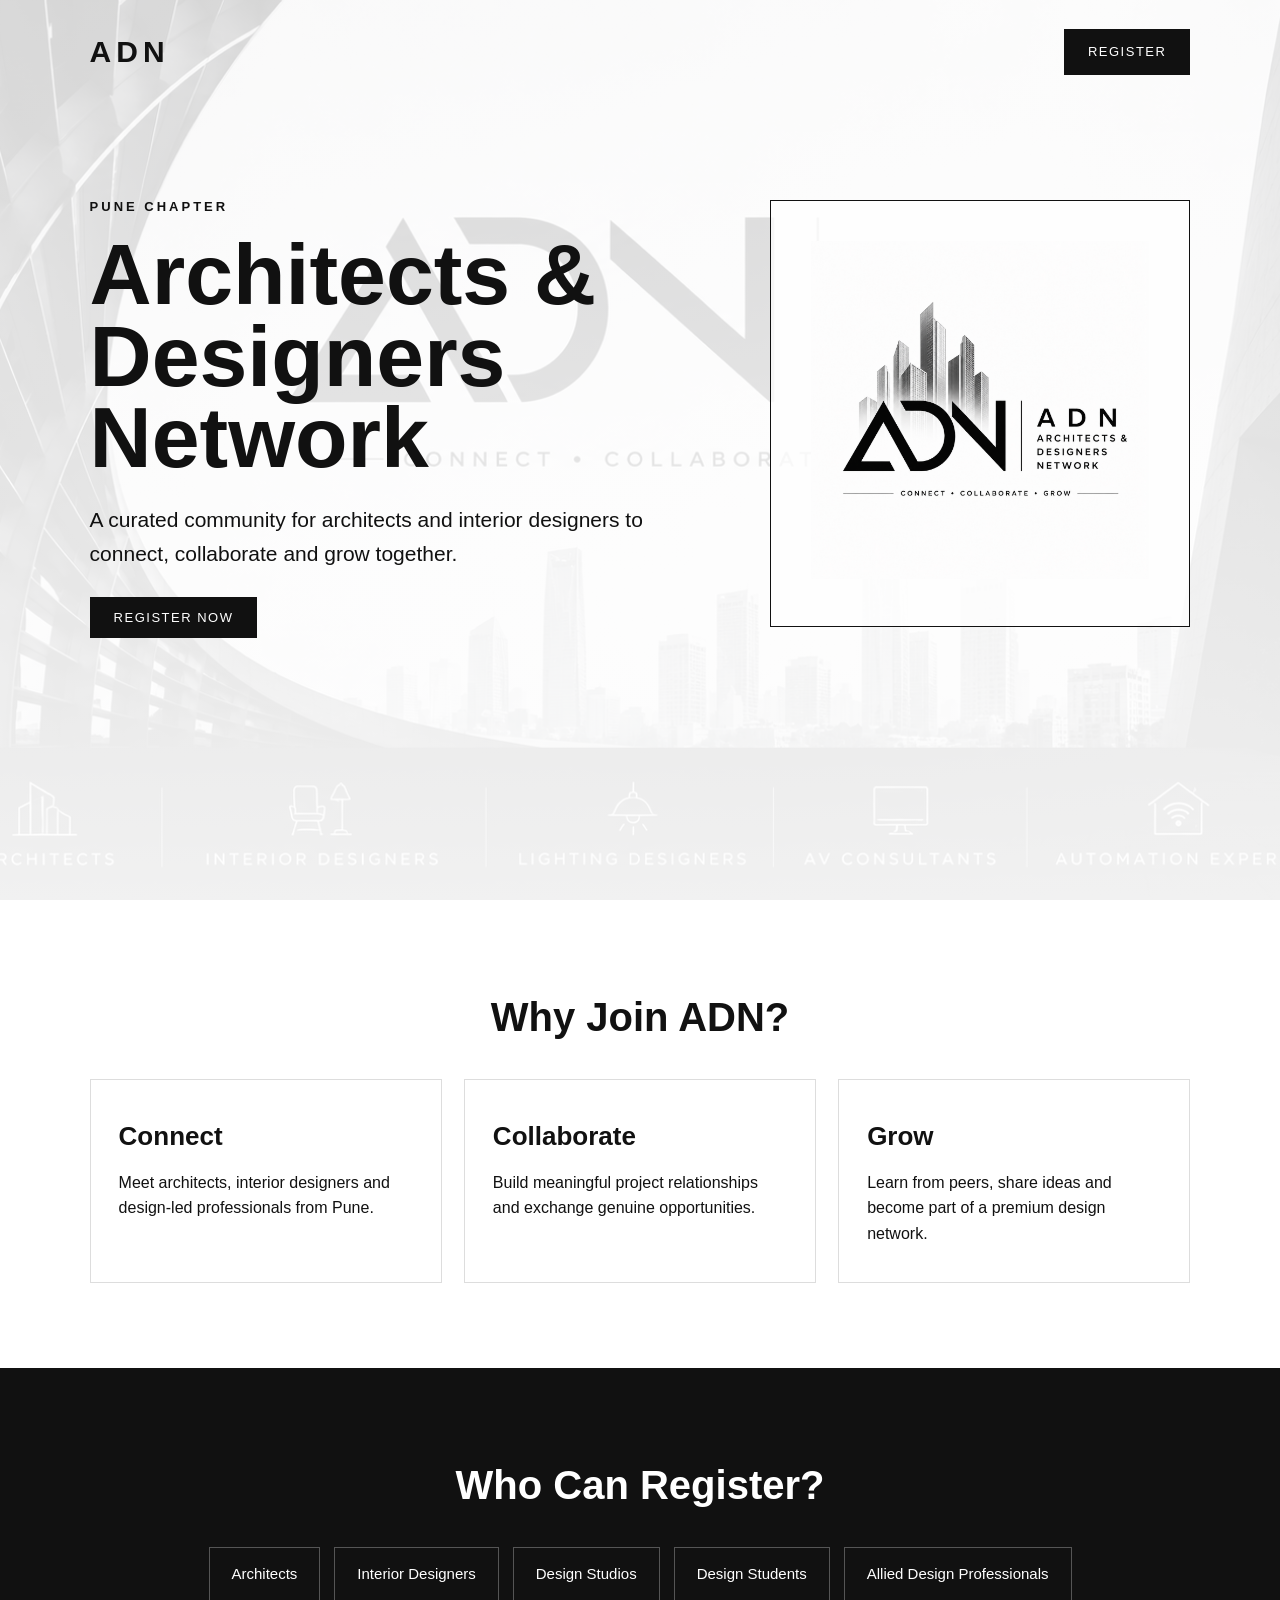
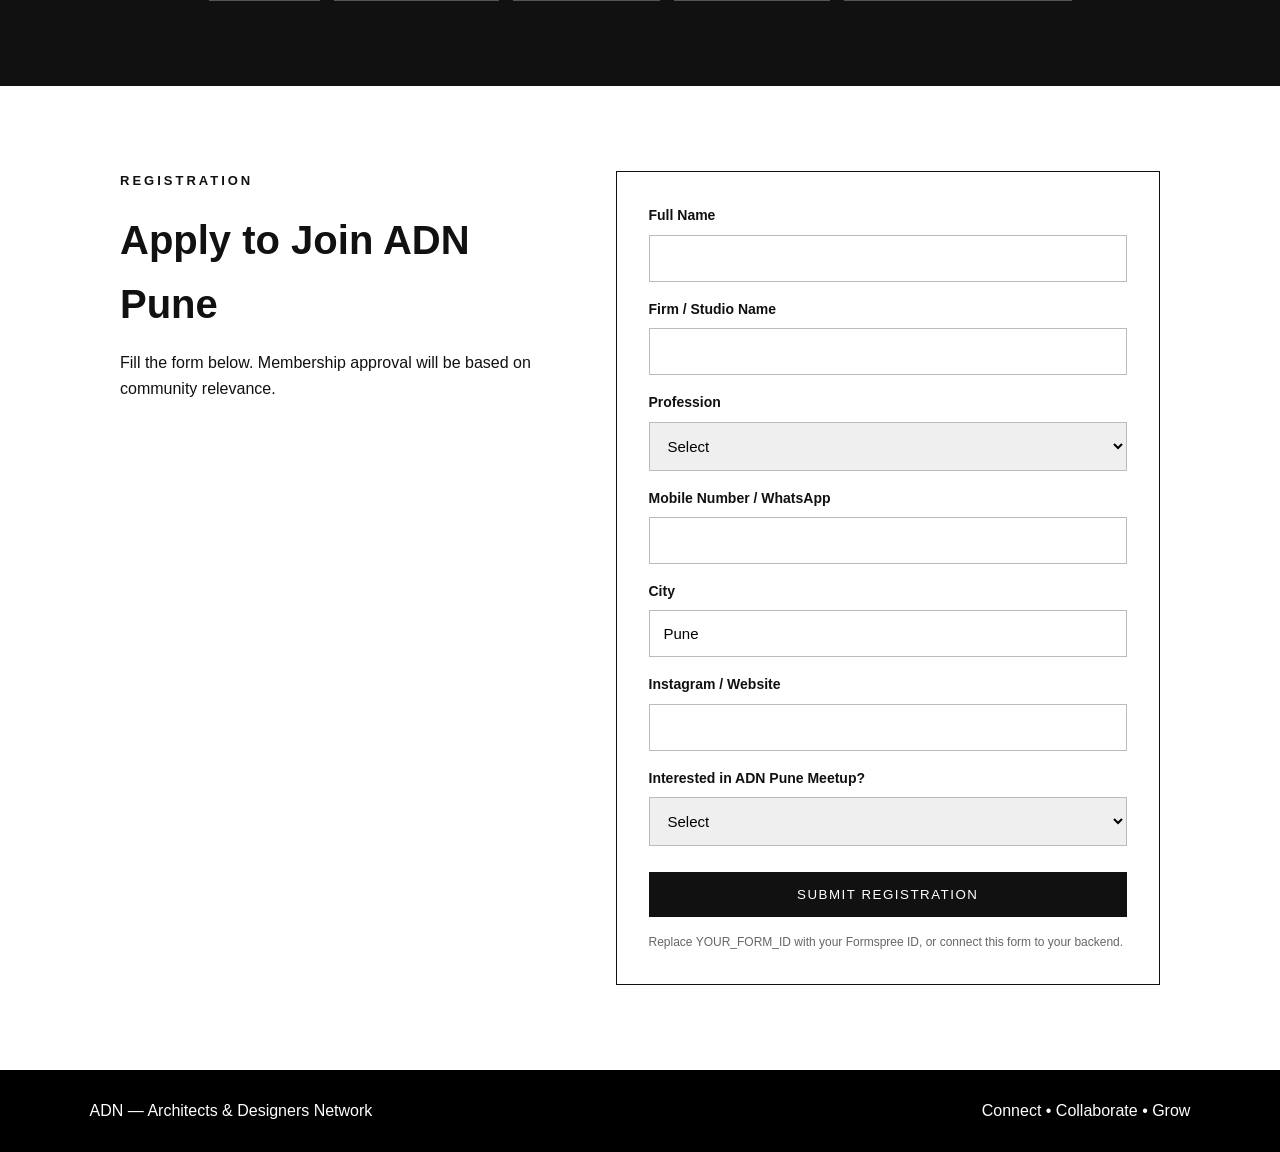
==== index.html @ 45b42574 "Add files via upload" ====
<!DOCTYPE html>
<html lang="en">
<head>
  <meta charset="UTF-8" />
  <meta name="viewport" content="width=device-width, initial-scale=1.0" />
  <title>ADN Pune | Architects & Designers Network</title>
  <link rel="stylesheet" href="styles.css" />
</head>
<body>
  <header class="hero">
    <nav>
      <div class="brand">ADN</div>
      <a href="#register" class="nav-btn">Register</a>
    </nav>

    <div class="hero-grid">
      <div class="hero-copy">
        <p class="eyebrow">Pune Chapter</p>
        <h1>Architects & Designers Network</h1>
        <p class="subtitle">A curated community for architects and interior designers to connect, collaborate and grow together.</p>
        <a href="#register" class="btn">Register Now</a>
      </div>
      <div class="hero-card">
        <img src="./logo.png" alt="ADN Logo" />
      </div>
    </div>
  </header>

  <section class="section">
    <h2>Why Join ADN?</h2>
    <div class="cards">
      <div class="card">
        <h3>Connect</h3>
        <p>Meet architects, interior designers and design-led professionals from Pune.</p>
      </div>
      <div class="card">
        <h3>Collaborate</h3>
        <p>Build meaningful project relationships and exchange genuine opportunities.</p>
      </div>
      <div class="card">
        <h3>Grow</h3>
        <p>Learn from peers, share ideas and become part of a premium design network.</p>
      </div>
    </div>
  </section>

  <section class="section dark">
    <h2>Who Can Register?</h2>
    <div class="tags">
      <span>Architects</span>
      <span>Interior Designers</span>
      <span>Design Studios</span>
      <span>Design Students</span>
      <span>Allied Design Professionals</span>
    </div>
  </section>

  <section id="register" class="section register">
    <div class="form-wrap">
      <div>
        <p class="eyebrow">Registration</p>
        <h2>Apply to Join ADN Pune</h2>
        <p>Fill the form below. Membership approval will be based on community relevance.</p>
      </div>

      <form action="https://formspree.io/f/YOUR_FORM_ID" method="POST">
        <label>Full Name
          <input type="text" name="full_name" required />
        </label>

        <label>Firm / Studio Name
          <input type="text" name="firm_name" required />
        </label>

        <label>Profession
          <select name="profession" required>
            <option value="">Select</option>
            <option>Architect</option>
            <option>Interior Designer</option>
            <option>Architect & Interior Designer</option>
            <option>Design Student</option>
            <option>Other</option>
          </select>
        </label>

        <label>Mobile Number / WhatsApp
          <input type="tel" name="mobile" required />
        </label>

        <label>City
          <input type="text" name="city" value="Pune" required />
        </label>

        <label>Instagram / Website
          <input type="text" name="website" />
        </label>

        <label>Interested in ADN Pune Meetup?
          <select name="meetup_interest" required>
            <option value="">Select</option>
            <option>Yes</option>
            <option>Maybe</option>
            <option>No</option>
          </select>
        </label>

        <button type="submit">Submit Registration</button>
        <p class="note">Replace YOUR_FORM_ID with your Formspree ID, or connect this form to your backend.</p>
      </form>
    </div>
  </section>

  <footer>
    <p>ADN — Architects & Designers Network</p>
    <p>Connect • Collaborate • Grow</p>
  </footer>
</body>
</html>
---- styles.css ----
* {
  box-sizing: border-box;
  margin: 0;
  padding: 0;
}

body {
  font-family: Arial, Helvetica, sans-serif;
  color: #111;
  background: #fff;
  line-height: 1.6;
}

.hero {
  min-height: 100vh;
  padding: 28px 7%;
  background: linear-gradient(rgba(255,255,255,.84), rgba(255,255,255,.94)), url('./cover.png') center/cover no-repeat;
}

nav {
  display: flex;
  justify-content: space-between;
  align-items: center;
}

.brand {
  font-size: 30px;
  font-weight: 900;
  letter-spacing: 5px;
}

.nav-btn, .btn {
  background: #111;
  color: #fff;
  padding: 13px 24px;
  text-decoration: none;
  text-transform: uppercase;
  font-size: 13px;
  letter-spacing: 1.5px;
}

.hero-grid {
  min-height: 75vh;
  display: grid;
  grid-template-columns: 1.2fr .8fr;
  gap: 50px;
  align-items: center;
}

.eyebrow {
  text-transform: uppercase;
  letter-spacing: 3px;
  font-size: 13px;
  margin-bottom: 16px;
  font-weight: 700;
}

h1 {
  font-size: clamp(46px, 7vw, 86px);
  line-height: .95;
  margin-bottom: 24px;
}

.subtitle {
  font-size: 21px;
  max-width: 620px;
  margin-bottom: 34px;
}

.hero-card {
  border: 1px solid #111;
  padding: 40px;
  background: rgba(255,255,255,.72);
}

.hero-card img {
  width: 100%;
}

.section {
  padding: 85px 7%;
  text-align: center;
}

.section h2 {
  font-size: 40px;
  margin-bottom: 30px;
}

.cards {
  display: grid;
  grid-template-columns: repeat(3, 1fr);
  gap: 22px;
}

.card {
  border: 1px solid #ddd;
  padding: 36px 28px;
  text-align: left;
}

.card h3 {
  font-size: 26px;
  margin-bottom: 12px;
}

.dark {
  background: #111;
  color: #fff;
}

.tags {
  display: flex;
  flex-wrap: wrap;
  justify-content: center;
  gap: 14px;
}

.tags span {
  border: 1px solid #555;
  padding: 14px 22px;
  font-size: 15px;
}

.register {
  text-align: left;
}

.form-wrap {
  max-width: 1040px;
  margin: auto;
  display: grid;
  grid-template-columns: .9fr 1.1fr;
  gap: 50px;
  align-items: start;
}

.form-wrap h2 {
  text-align: left;
  margin-bottom: 14px;
}

form {
  display: grid;
  gap: 16px;
  padding: 32px;
  border: 1px solid #111;
}

label {
  font-size: 14px;
  font-weight: 700;
}

input, select {
  width: 100%;
  margin-top: 8px;
  padding: 14px;
  border: 1px solid #bbb;
  font-size: 15px;
}

button {
  margin-top: 10px;
  padding: 15px;
  background: #111;
  color: #fff;
  border: 0;
  text-transform: uppercase;
  letter-spacing: 1.5px;
  cursor: pointer;
}

.note {
  font-size: 12px;
  color: #666;
}

footer {
  background: #000;
  color: #fff;
  padding: 28px 7%;
  display: flex;
  justify-content: space-between;
  gap: 20px;
}

@media(max-width: 800px) {
  .hero-grid, .cards, .form-wrap {
    grid-template-columns: 1fr;
  }

  .hero-card {
    display: none;
  }

  footer {
    flex-direction: column;
    text-align: center;
  }
}
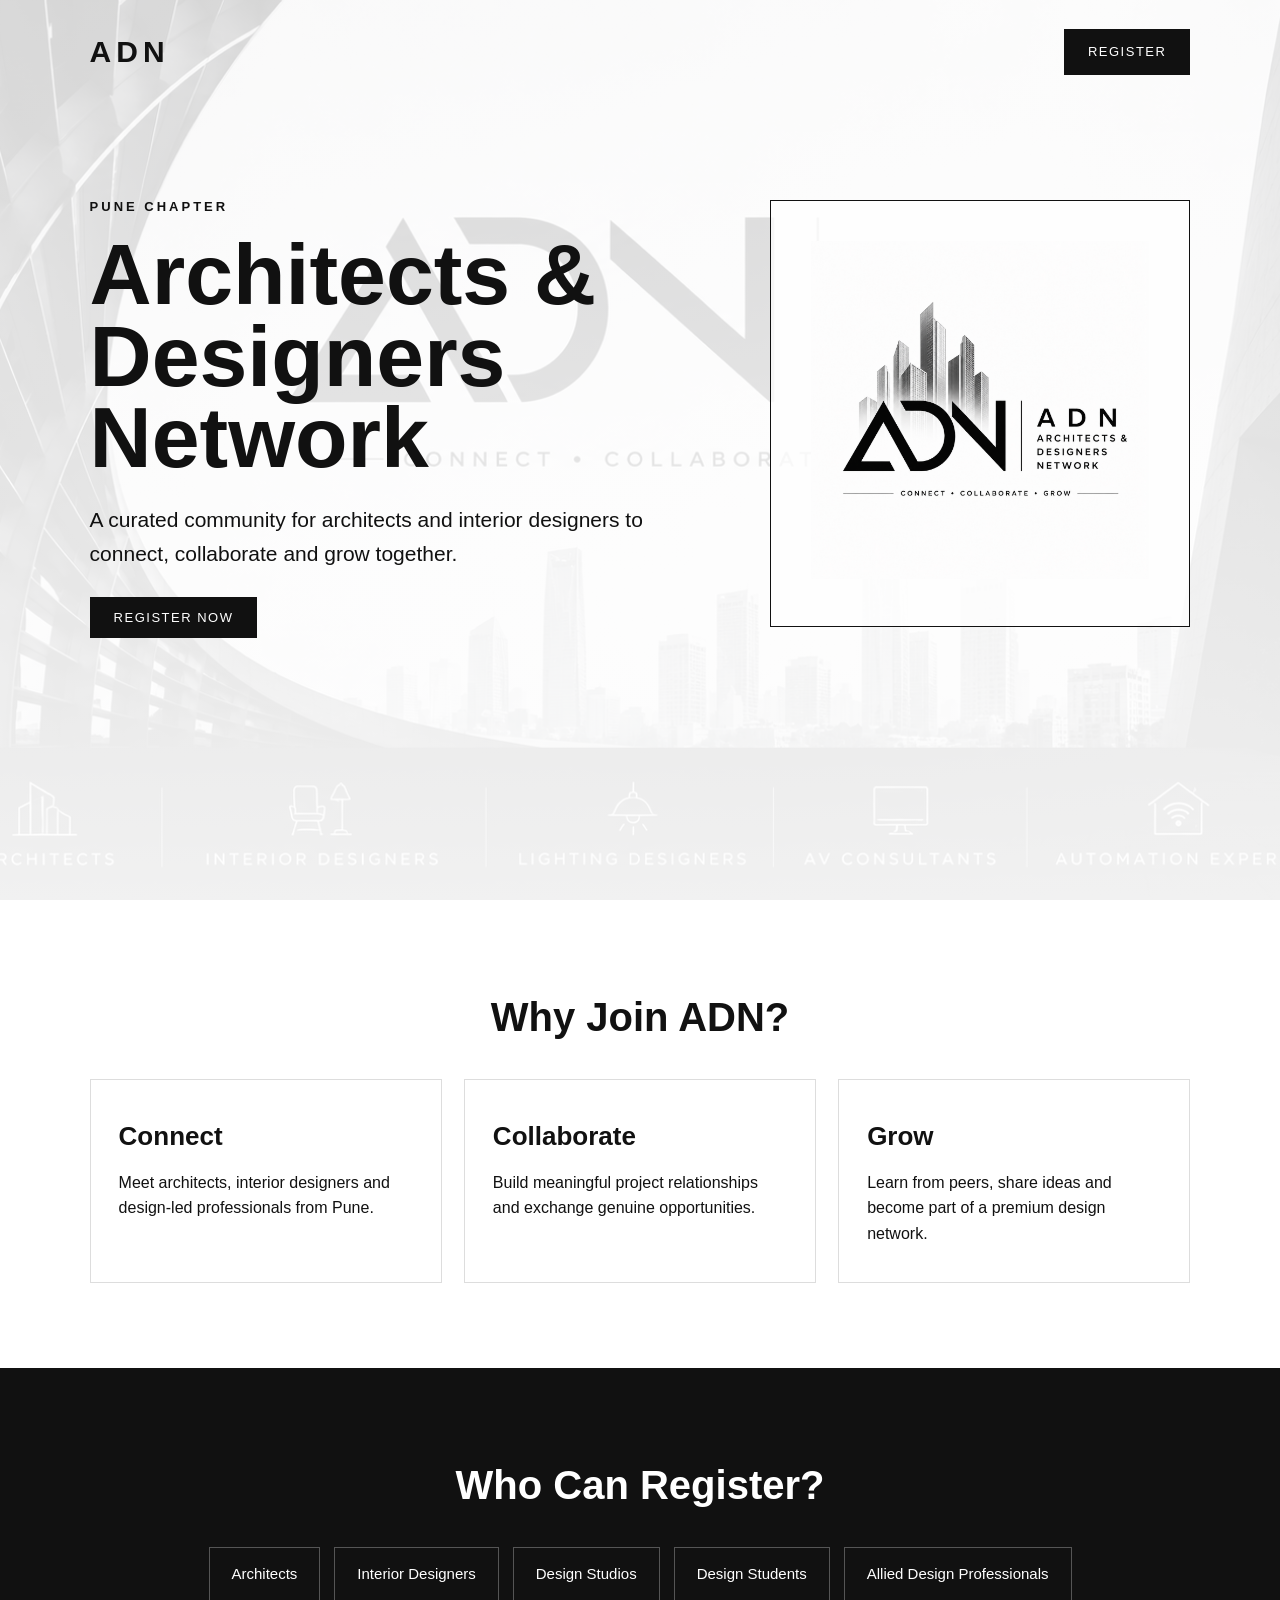
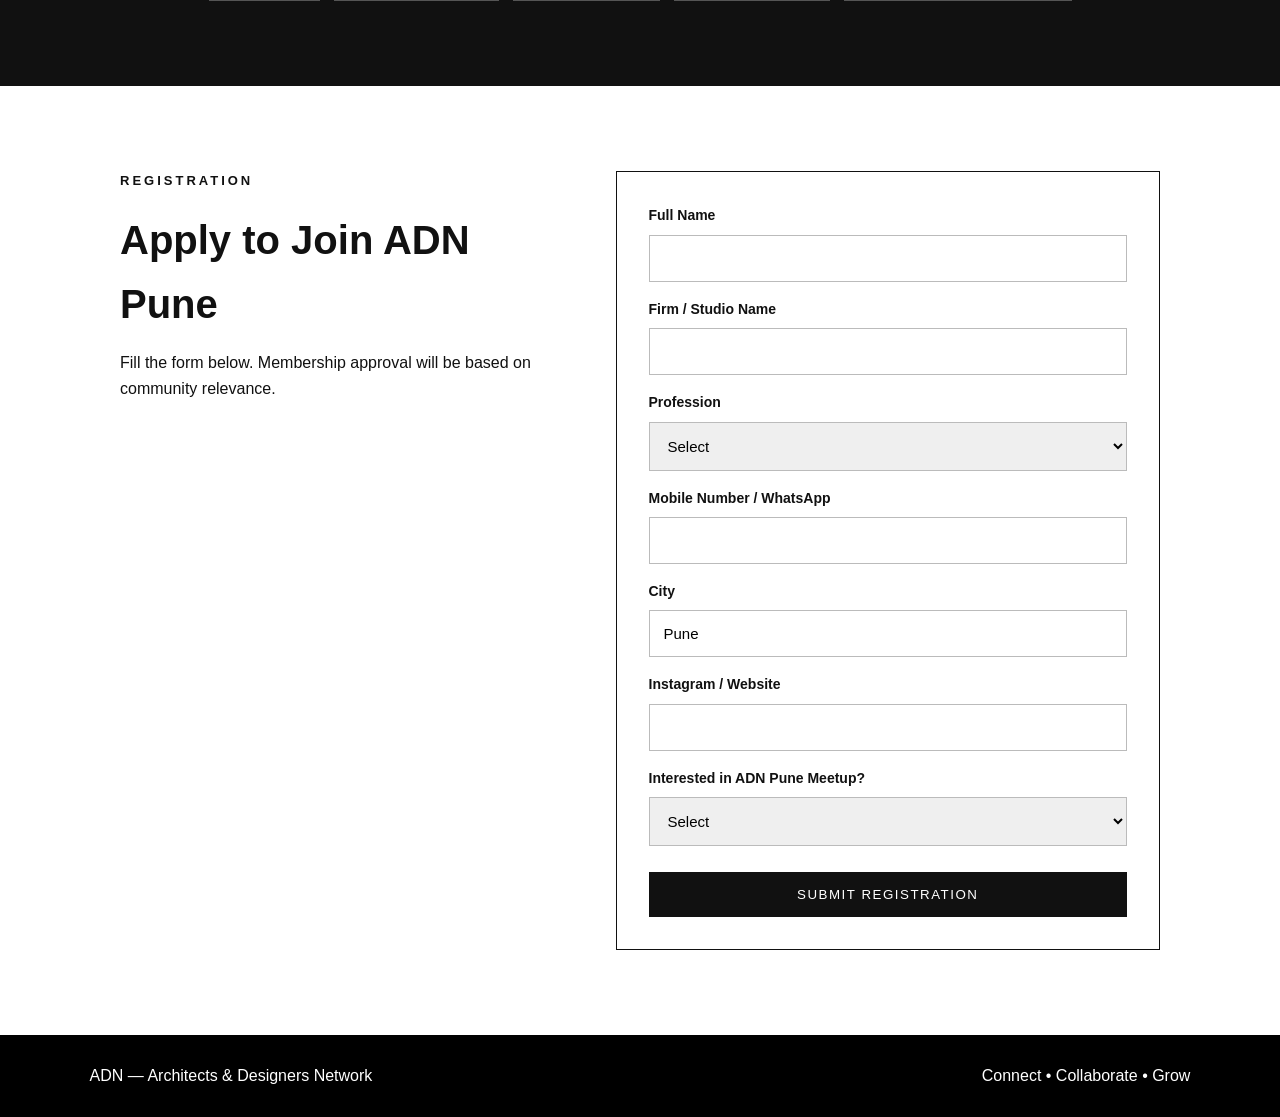
==== commit ffe13928: "sheet added" ====
--- a/index.html
+++ b/index.html
@@ -105,7 +105,7 @@
         </label>
 
         <button type="submit">Submit Registration</button>
-        <p class="note">Replace YOUR_FORM_ID with your Formspree ID, or connect this form to your backend.</p>
+<!--        <p class="note">Replace YOUR_FORM_ID with your Formspree ID, or connect this form to your backend.</p>-->
       </form>
     </div>
   </section>
